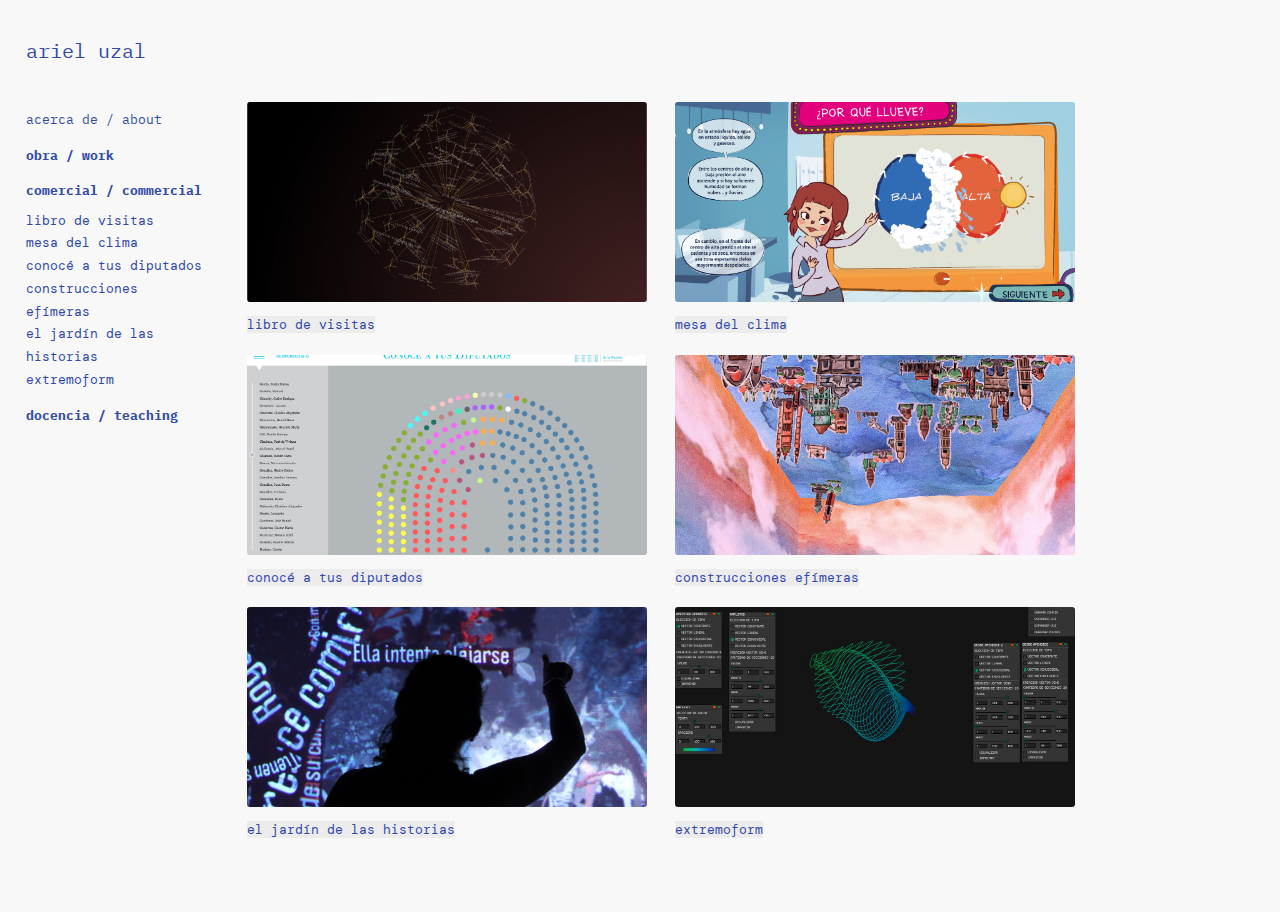
==== index.html @ 19a25118 "first commit - test" ====
<!DOCTYPE html>
<html lang="en-us">

  <head>
  <link href="http://gmpg.org/xfn/11" rel="profile">
  <meta http-equiv="X-UA-Compatible" content="IE=edge">
  <meta http-equiv="content-type" content="text/html; charset=utf-8">

  <!-- Enable responsiveness on mobile devices-->
  <meta name="viewport" content="width=device-width, initial-scale=1.0, maximum-scale=1">

  <title>
    
      acerca de / about &middot; ariel uzal
    
  </title>

  <!-- CSS -->
  <link rel="stylesheet" href="public/css/poole.css">
  <link rel="stylesheet" href="public/css/syntax.css">
  <link rel="stylesheet" href="public/css/blackdoc.css">
  <link rel="preconnect" href="https://fonts.gstatic.com">
  <link href="https://fonts.googleapis.com/css2?family=Cutive+Mono&family=DM+Mono:wght@300;400&family=IBM+Plex+Mono:wght@100;200;300;400&family=JetBrains+Mono:wght@100;200&display=swap" rel="stylesheet">
  <!-- Icons -->
  <link rel="apple-touch-icon-precomposed" sizes="144x144" href="public/apple-touch-icon-144-precomposed.png">
  <link rel="shortcut icon" href="public/favicon2.png">

  <!-- RSS -->
  <link rel="alternate" type="application/rss+xml" title="RSS" href="/atom.xml">

  <script async src="https://www.googletagmanager.com/gtag/js?id=G-TJMGCSY8T1"></script>
  <script>
  window.dataLayer = window.dataLayer || [];
  function gtag(){dataLayer.push(arguments);}
  gtag('js', new Date());

  gtag('config', 'G-TJMGCSY8T1');
</script>
</head>


  <body >

    <div class="sidebar">
  <div class="container sidebar-sticky">
    <div class="sidebar-about">
      <h2>

          ariel uzal

      </h2>
      <p class="lead"></p>
    </div>

    <nav class="sidebar-nav">
    <br>

      <h4><a class="sidebar-nav-item" href="https://auzal.net">acerca de / about</a></h4>


      <h4><a class="sidebar-nav-item" href="https://auzal.net"><b>obra / work</b></a></h4>


      <h4><a class="sidebar-nav-item" href="index.html"><b>comercial / commercial</b></a></h4>        
      
      



          
            
              
              
              
              
              
              
              
              
              
              
              
              
              
              
                
              <a class="sidebar-nav-item" href="libro_de_visitas.html">libro de visitas</a>
                
              
              
              
              
              
                
              <a class="sidebar-nav-item" href="mesa_del_clima.html">mesa del clima</a>
                
              
              
              
              
              
                
              <a class="sidebar-nav-item" href="conoce_a_tus_diputados.html">conocé a tus diputados</a>
                
              
              
              
              
              
                
              <a class="sidebar-nav-item" href="construcciones_efimeras.html">construcciones efímeras</a>
                
              
              
              
              
              
                
              <a class="sidebar-nav-item" href="el_jardin_de_las_historias.html">el jardín de las historias</a>
                
              
              
              
              
              
                
              <a class="sidebar-nav-item" href="extremoform.html">extremoform</a>
                
              
              
              


              <h4><a class="sidebar-nav-item" href="https://teaching.auzal.net"><b>docencia / teaching</b></a></h4>

  <!--    
      
        
          
        
      
        
      
        
          
            <a class="sidebar-nav-item" href="conoce_a_tus_diputados.html">conocé a tus diputados</a>
          
        
      
        
          
            <a class="sidebar-nav-item" href="construcciones_efimeras.html">construcciones efímeras</a>
          
        
      
        
          
            <a class="sidebar-nav-item" href="el_jardin_de_las_historias.html">el jardín de las historias</a>
          
        
      
        
          
            <a class="sidebar-nav-item" href="extremoform.html">extremoform</a>
          
        
      
        
          
        
      
        
          
            <a class="sidebar-nav-item" href="libro_de_visitas.html">libro de visitas</a>
          
        
      
        
          
            <a class="sidebar-nav-item" href="mesa_del_clima.html">mesa del clima</a>
          
        
      
        
       -->


    </nav>


  </div>
</div>


    <div class="content container">
      <div class="thumb-page">



  
  
  
  
  
  
  
  
  
  
  
  
  
  
    
    <div class="project-thumb">
    <a href="libro_de_visitas.html"><img src="public/images/libro_de_visitas_01.jpg" /></a>
    <a href="libro_de_visitas.html">libro de visitas</a>
    </div>
    
  
  
  
  
  
    
    <div class="project-thumb">
    <a href="mesa_del_clima.html"><img src="public/images/mesa_del_clima_01.png" /></a>
    <a href="mesa_del_clima.html">mesa del clima</a>
    </div>
    
  
  
  
  
  
    
    <div class="project-thumb">
    <a href="conoce_a_tus_diputados.html"><img src="public/images/diptuados_02.jpg" /></a>
    <a href="conoce_a_tus_diputados.html">conocé a tus diputados</a>
    </div>
    
  
  
  
  
  
    
    <div class="project-thumb">
    <a href="construcciones_efimeras.html"><img src="public/images/construcciones_01.png" /></a>
    <a href="construcciones_efimeras.html">construcciones efímeras</a>
    </div>
    
  
  
  
  
  
    
    <div class="project-thumb">
    <a href="el_jardin_de_las_historias.html"><img src="public/images/jardin_02.jpg" /></a>
    <a href="el_jardin_de_las_historias.html">el jardín de las historias</a>
    </div>
    
  
  
  
  
  
    
    <div class="project-thumb">
    <a href="extremoform.html"><img src="public/images/extremoform_02.jpg" /></a>
    <a href="extremoform.html">extremoform</a>
    </div>
    
  
  
  

    

  </div>
  
    </div>

  </body>
</html>
---- public/css/poole.css ----
/*
 *                        ___
 *                       /\_ \
 *  _____     ___     ___\//\ \      __
 * /\ '__`\  / __`\  / __`\\ \ \   /'__`\
 * \ \ \_\ \/\ \_\ \/\ \_\ \\_\ \_/\  __/
 *  \ \ ,__/\ \____/\ \____//\____\ \____\
 *   \ \ \/  \/___/  \/___/ \/____/\/____/
 *    \ \_\
 *     \/_/
 *
 * Designed, built, and released under MIT license by @mdo. Learn more at
 * https://github.com/poole/poole.
 */


/*
 * Contents
 *
 * Body resets
 * Custom type
 * Messages
 * Container
 * Masthead
 * Posts and pages
 * Pagination
 * Reverse layout
 * Themes
 */


/*
 * Body resets
 *
 * Update the foundational and global aspects of the page.
 */

* {
  -webkit-box-sizing: border-box;
     -moz-box-sizing: border-box;
          box-sizing: border-box;
}

html,
body {
  margin: 0;
  padding: 0;
}

html {
  font-family: "Helvetica Neue", Helvetica, Arial, sans-serif;
  font-size: 16px;
  line-height: 1.5;
}
@media (min-width: 38em) {
  html {
    font-size: 20px;
  }
}

body {
  color: #515151;
  background-color: #fff;
  -webkit-text-size-adjust: 100%;
      -ms-text-size-adjust: 100%;
}

/* No `:visited` state is required by default (browsers will use `a`) */
a {
  color: #268bd2;
  text-decoration: none;
}
a strong {
  color: inherit;
}
/* `:focus` is linked to `:hover` for basic accessibility */
a:hover,
a:focus {
  text-decoration: underline;
}

/* Headings */
h1, h2, h3, h4, h5, h6 {
  margin-bottom: .5rem;
  font-weight: bold;
  line-height: 1.25;
  color: #313131;
  text-rendering: optimizeLegibility;
}
h1 {
  font-size: 2rem;
}
h2 {
  margin-top: 1rem;
  font-size: 1.5rem;
}
h3 {
  margin-top: 1.5rem;
  font-size: 1.25rem;
}
h4, h5, h6 {
  margin-top: 1rem;
  font-size: 1rem;
}

/* Body text */
p {
  margin-top: 0;
  margin-bottom: 1rem;
}

strong {
  color: #303030;
}


/* Lists */
ul, ol, dl {
  margin-top: 0;
  margin-bottom: 1rem;
}

dt {
  font-weight: bold;
}
dd {
  margin-bottom: .5rem;
}

/* Misc */
hr {
  position: relative;
  margin: 1.5rem 0;
  border: 0;
  border-top: 1px solid #eee;
  border-bottom: 1px solid #fff;
}

abbr {
  font-size: 85%;
  font-weight: bold;
  color: #555;
  text-transform: uppercase;
}
abbr[title] {
  cursor: help;
  border-bottom: 1px dotted #e5e5e5;
}

/* Code */
code,
pre {
  font-family: Menlo, Monaco, "Courier New", monospace;
}
code {
  padding: .25em .5em;
  font-size: 85%;
  color: #bf616a;
  background-color: #f9f9f9;
  border-radius: 3px;
}
pre {
  display: block;
  margin-top: 0;
  margin-bottom: 1rem;
  padding: 1rem;
  font-size: .8rem;
  line-height: 1.4;
  white-space: pre;
  white-space: pre-wrap;
  word-break: break-all;
  word-wrap: break-word;
  background-color: #f9f9f9;
}
pre code {
  padding: 0;
  font-size: 100%;
  color: inherit;
  background-color: transparent;
  overflow: auto;
}

/* Pygments via Jekyll */
.highlight {
  margin-bottom: 1rem;
  border-radius: 4px;
}
.highlight pre {
  margin-bottom: 0;
}

/* Gist via GitHub Pages */
.gist .gist-file {
  font-family: Menlo, Monaco, "Courier New", monospace !important;
}
.gist .markdown-body {
  padding: 15px;
}
.gist pre {
  padding: 0;
  background-color: transparent;
}
.gist .gist-file .gist-data {
  font-size: .8rem !important;
  line-height: 1.4;
}
.gist code {
  padding: 0;
  color: inherit;
  background-color: transparent;
  border-radius: 0;
}

/* Quotes */
blockquote {
  padding: .5rem 1rem;
  margin: .8rem 0;
  color: #7a7a7a;
  border-left: .25rem solid #e5e5e5;
}
blockquote p:last-child {
  margin-bottom: 0;
}
@media (min-width: 30em) {
  blockquote {
    padding-right: 5rem;
    padding-left: 1.25rem;
  }
}

img {
  display: block;
  max-width: 100%;
  margin: 0 0 1rem;
  border-radius: 3px;
}

/* Tables */
table {
  margin-bottom: 1rem;
  width: 100%;
  border: 1px solid #e5e5e5;
  border-collapse: collapse;
}
td,
th {
  padding: .25rem .5rem;
  border: 1px solid #e5e5e5;
}
tbody tr:nth-child(odd) td,
tbody tr:nth-child(odd) th {
  background-color: #f9f9f9;
}


/*
 * Custom type
 *
 * Extend paragraphs with `.lead` for larger introductory text.
 */

.lead {
  font-size: 1.25rem;
  font-weight: 300;
}


/*
 * Messages
 *
 * Show alert messages to users. You may add it to single elements like a `<p>`,
 * or to a parent if there are multiple elements to show.
 */

.message {
  margin-bottom: 1rem;
  padding: 1rem;
  color: #717171;
  background-color: #f9f9f9;
}


/*
 * Container
 *
 * Center the page content.
 */

.container {
  max-width: 38rem;
  padding-left:  1rem;
  padding-right: 1rem;
  margin-left:  auto;
  margin-right: auto;
}


/*
 * Masthead
 *
 * Super small header above the content for site name and short description.
 */

.masthead {
  padding-top:    1rem;
  padding-bottom: 1rem;
  margin-bottom: 3rem;
}
.masthead-title {
  margin-top: 0;
  margin-bottom: 0;
  color: #505050;
}
.masthead-title a {
  color: #505050;
}
.masthead-title small {
  font-size: 75%;
  font-weight: 400;
  color: #c0c0c0;
  letter-spacing: 0;
}


/*
 * Posts and pages
 *
 * Each post is wrapped in `.post` and is used on default and post layouts. Each
 * page is wrapped in `.page` and is only used on the page layout.
 */

.page,
.post {
  margin-bottom: 4em;
}

/* Blog post or page title */
.page-title,
.post-title,
.post-title a {
  color: #303030;
}
.page-title,
.post-title {
  margin-top: 0;
}

/* Meta data line below post title */
.post-date {
  display: block;
  margin-top: -.5rem;
  margin-bottom: 1rem;
  color: #9a9a9a;
}

/* Related posts */
.related {
  padding-top: 2rem;
  padding-bottom: 2rem;
  border-top: 1px solid #eee;
}
.related-posts {
  padding-left: 0;
  list-style: none;
}
.related-posts h3 {
  margin-top: 0;
}
.related-posts li small {
  font-size: 75%;
  color: #999;
}
.related-posts li a:hover {
  color: #268bd2;
  text-decoration: none;
}
.related-posts li a:hover small {
  color: inherit;
}


/*
 * Pagination
 *
 * Super lightweight (HTML-wise) blog pagination. `span`s are provide for when
 * there are no more previous or next posts to show.
 */

.pagination {
  overflow: hidden; /* clearfix */
  margin-left: -1rem;
  margin-right: -1rem;
  font-family: "PT Sans", Helvetica, Arial, sans-serif;
  color: #ccc;
  text-align: center;
}

/* Pagination items can be `span`s or `a`s */
.pagination-item {
  display: block;
  padding: 1rem;
  border: 1px solid #eee;
}
.pagination-item:first-child {
  margin-bottom: -1px;
}

/* Only provide a hover state for linked pagination items */
a.pagination-item:hover {
  background-color: #f5f5f5;
}

@media (min-width: 30em) {
  .pagination {
    margin: 3rem 0;
  }
  .pagination-item {
    float: left;
    width: 50%;
  }
  .pagination-item:first-child {
    margin-bottom: 0;
    border-top-left-radius:    4px;
    border-bottom-left-radius: 4px;
  }
  .pagination-item:last-child {
    margin-left: -1px;
    border-top-right-radius:    4px;
    border-bottom-right-radius: 4px;
  }
}
---- public/css/syntax.css ----
.highlight .hll { background-color: #ffc; }
.highlight .c { color: #999; } /* Comment */
.highlight .err { color: #a00; background-color: #faa } /* Error */
.highlight .k { color: #069; } /* Keyword */
.highlight .o { color: #999 } /* Operator */
.highlight .cm { color: #09f; font-style: italic } /* Comment.Multiline */
.highlight .cp { color: #099 } /* Comment.Preproc */
.highlight .c1 { color: slategray; } /* Comment.Single */
.highlight .cs { color: #999; } /* Comment.Special */
.highlight .gd { background-color: #fcc; border: 1px solid #c00 } /* Generic.Deleted */
.highlight .ge { font-style: italic } /* Generic.Emph */
.highlight .gr { color: #f00 } /* Generic.Error */
.highlight .gh { color: #030; } /* Generic.Heading */
.highlight .gi { background-color: #cfc; border: 1px solid #0c0 } /* Generic.Inserted */
.highlight .go { color: #aaa } /* Generic.Output */
.highlight .gp { color: #009; } /* Generic.Prompt */
.highlight .gs { } /* Generic.Strong */
.highlight .gu { color: #030; } /* Generic.Subheading */
.highlight .gt { color: #9c6 } /* Generic.Traceback */
.highlight .kc { color: #069; } /* Keyword.Constant */
.highlight .kd { color: #069; } /* Keyword.Declaration */
.highlight .kn { color: #069; } /* Keyword.Namespace */
.highlight .kp { color: #069 } /* Keyword.Pseudo */
.highlight .kr { color: #069; } /* Keyword.Reserved */
.highlight .kt { color: #078; } /* Keyword.Type */
.highlight .m { color: #f60 } /* Literal.Number */
.highlight .s { color: #d44950 } /* Literal.String */
.highlight .na { color: #4f9fcf } /* Name.Attribute */
.highlight .nb { color: #366 } /* Name.Builtin */
.highlight .nc { color: #0a8; } /* Name.Class */
.highlight .no { color: #360 } /* Name.Constant */
.highlight .nd { color: #99f } /* Name.Decorator */
.highlight .ni { color: #999; } /* Name.Entity */
.highlight .ne { color: #c00; } /* Name.Exception */
.highlight .nf { color: #c0f } /* Name.Function */
.highlight .nl { color: #99f } /* Name.Label */
.highlight .nx { color: #ccc } /* Javascript label */
.highlight .nn { color: #0cf; } /* Name.Namespace */
.highlight .nt { color: #2f6f9f; } /* Name.Tag */
.highlight .nv { color: #066 } /* Name.Variable */
.highlight .ow { color: #000; } /* Operator.Word */
.highlight .w { color: #bbb } /* Text.Whitespace */
.highlight .mf { color: #f60 } /* Literal.Number.Float */
.highlight .mh { color: #f60 } /* Literal.Number.Hex */
.highlight .mi { color: #f60 } /* Literal.Number.Integer */
.highlight .mo { color: #f60 } /* Literal.Number.Oct */
.highlight .sb { color: #c30 } /* Literal.String.Backtick */
.highlight .sc { color: #c30 } /* Literal.String.Char */
.highlight .sd { color: #c30; font-style: italic } /* Literal.String.Doc */
.highlight .s2 { color: #c30 } /* Literal.String.Double */
.highlight .se { color: #c30; } /* Literal.String.Escape */
.highlight .sh { color: #c30 } /* Literal.String.Heredoc */
.highlight .si { color: #a00 } /* Literal.String.Interpol */
.highlight .sx { color: #c30 } /* Literal.String.Other */
.highlight .sr { color: #3aa } /* Literal.String.Regex */
.highlight .s1 { color: #c30 } /* Literal.String.Single */
.highlight .ss { color: #fc3 } /* Literal.String.Symbol */
.highlight .bp { color: #366 } /* Name.Builtin.Pseudo */
.highlight .vc { color: #033 } /* Name.Variable.Class */
.highlight .vg { color: #033 } /* Name.Variable.Global */
.highlight .vi { color: #9E5BBC } /* Name.Variable.Instance */
.highlight .il { color: #f60 } /* Literal.Number.Integer.Long */

.css .o,
.css .o + .nt,
.css .nt + .nt { color: #999; }
---- public/css/blackdoc.css ----
/*
______ _            _   ______
| ___ \ |          | |  |  _  \
| |_/ / | __ _  ___| | _| | | |___   ___
| ___ \ |/ _` |/ __| |/ / | | / _ \ / __|
| |_/ / | (_| | (__|   <| |/ / (_) | (__
\____/|_|\__,_|\___|_|\_\___/ \___/ \___|

*
* Designed, built, and released under MIT license by @karloespiritu.
*/

/*
* Contents
*
* Global resets
* Sidebar
* Container
* Reverse layout
* Themes
* Scrollbar
*/

/*
* Global resets
*
* Update the foundational and global aspects of the page.
*/

html {
  font-family: 'DM Mono', monospace;
}

body {
  color: #3149ad;
  background-color: #f8f8f8;
}

h1,
h2,
h3,
h4,
h5,
h6 {
  font-family: 'IBM Plex Mono', monospace;
  font-weight: 400;
  color: #3149ad;
}

h4{
  font-weight: bold;
}

h6{
  font-size: 11px;
  color: #3149ad;
}

h1 a,
h2 a,
h3 a,
h4 a,
h5 a,
h6 a {
  font-family: 'IBM Plex Mono', monospace;
  color: #3149ad;
  font-weight: 400;
  font-kerning: auto;
  font-feature-settings: "kern", "liga", "dlig", "hlig", "cswh";
  font-synthesis: weight style;
}

a {
  color: #3149ad;
  background-color: #ececec;
  
  transition: color ease 0.3s;
}

a:hover {
  color: #3149ad;
  text-decoration: none;
  background-color: #e3e7f5;

}

a:visited {
  text-decoration: none;

}


.btn {
  display: inline-block;
  padding: .25rem 1rem;
  font-family: "PT Sans", sans-serif;
  color: #ebcb8b;
  border: .1rem solid #32343c;
  border-radius: .1rem;
}

.btn:hover,
.btn:focus {
  color: #26282d;
  background-color: #ebcb8b;
  border-color: #ebcb8b;
}

strong,
b {
  color: #3149ad;
}
/* Code */

code {
  color: #993030;
  white-space: pre-wrap;
  background-color: #222;
}

pre {
  background-color: #222;
}

pre {
  white-space: pre;
  overflow: auto !important;
}

hr {
  display: block;
  height: 1px;
  border: 0;
  border-top: rgba(235, 242, 246, 0.29) 1px solid;
  margin: 1.2em 0;
  padding: 0;
}

blockquote {
  color: #666;
  border-left: .25rem solid #333;
}

td,
th {
  padding: .25rem .5rem;
  border: 1px solid #333;
}

tbody tr:nth-child(odd) td,
tbody tr:nth-child(odd) th {
  background-color: #222;
}

/* Pagination items can be `span`s or `a`s */
.pagination-item {
  border: 1px solid #444;
}

@media (min-width: 48em) {
  html {
    font-size: 13px;
  }
}
@media (min-width: 58em) {
  html {
    font-size: 13px;
  }
}

/*
* Messages
*
* Show alert messages to users. You may add it to single elements like a `<p>`,
* or to a parent if there are multiple elements to show.
*/

.message {
  color: #bbb;
  background-color: #333;
}

/* Gist */
.gist-data {
  background-color: #222 !important;
  border-bottom: 1px solid #333 !important;
}
.gist .markdown-body {
  color: #999 !important;
}

.gist .markdown-body pre {
  background-color: #111 !important;
}

.gist-file {
  border: 1px solid #333 !important;
}

.gist-meta {
  background-color: #222 !important;
}
/*
* Sidebar
*
* Flexible banner for housing site name, intro, and "footer" content. Starts
* out above content in mobile and later moves to the side with wider viewports.
*/

.sidebar {
  text-align: center;
  padding: 2rem 1rem;
  color: rgba(255, 255, 255, .5);
  background-color: #f8f8f8;
  overflow: auto;
}
@media (min-width: 48em) {
  .sidebar {
    position: fixed;
    top: 0;
    left: 0;
    bottom: 0;
    width: 18rem;
    text-align: left;
  }
}

/* Sidebar links */
.sidebar a {
  color: #3149ad;
  background-color: transparent;
}


/* About section */
.sidebar-about h1 {
  color: #caad00;
  margin-top: 0;
  font-family: 'Noto Serif', serif;
  font-size: 2.25rem;
}

/* Sidebar nav */
.sidebar-nav {
  margin-bottom: 1rem;
}
.sidebar-nav-item {
  display: block;
  line-height: 1.75;
}
a.sidebar-nav-item:hover,
a.sidebar-nav-item:focus {
  /*  text-decoration: underline; */
  text-decoration: none;
  background-color: #e3e7f5;
}

a.sidebar-nav-item:visited {
  /*  text-decoration: underline; */
  text-decoration: none;
  color: #3149ad;
}


.sidebar-nav-item.active {
  /*font-weight: bold;*/
  background-color: #ececec;
  /*  color: #F00;*/
}

/* Sticky sidebar
*
* Add the `sidebar-sticky` class to the sidebar's container to affix it the
* contents to the bottom of the sidebar in tablets and up.
*/

@media (min-width: 48em) {
  .sidebar-sticky {
    /*    position: absolute;*/
    right: 1rem;
    bottom: 1rem;
    left: 1rem;
  }
}

/* Container
*
* Align the contents of the site above the proper threshold with some margin-fu
* with a 25%-wide `.sidebar`.
*/

.content {
  padding-top: 4rem;
  padding-bottom: 4rem;
}

@media (min-width: 48em) {
  .content {
    max-width: 95%;
    margin-left: 18rem;
    margin-right: 0rem;
  }
}

@media (min-width: 64em) {
  .content {
    margin-left: 18rem;
    margin-right: 0rem;
  }
}

/*
* Posts and pages
*
* Each post is wrapped in `.post` and is used on default and post layouts. Each
* page is wrapped in `.page` and is only used on the page layout.
*/

/* Blog post or page title */
.page-title,
.post-title,
.post-title a {
  color: #caad00;
}

.page{
  text-align: justify;
  max-width: 670px;
  margin-top: 50px;
}

.process-title,
.process-title,
.post-title a {
  color: #caad00;
}

.process{
  text-align: justify;
  max-width: 600px;
  margin-top: 50px;
}

.process video{
  max-width: 600px;
}



/*
* Reverse layout
*
* Flip the orientation of the page by placing the `.sidebar` on the right.
*/

@media (min-width: 48em) {
  .layout-reverse .sidebar {
    left: auto;
    right: 0;
  }
  .layout-reverse .content {
    margin-left: 2rem;
    margin-right: 20rem;
  }
}

@media (min-width: 64em) {
  .layout-reverse .content {
    margin-left: 4rem;
    margin-right: 22rem;
  }
}

/*
* Themes
*
* BlackDoc includes optional themes to color the sidebar and links
* within blog posts. To use, add the class of your choosing to the `body`.
*/

/* Base16 (http://chriskempson.github.io/base16/#default) */

/* Red */
.theme-base-08 .sidebar {
  background-color: #ac4142;
}
.theme-base-08 .content a,
.theme-base-08 .related-posts li a:hover {
  color: #ac4142;
}

/* Orange */
.theme-base-09 .sidebar {
  background-color: #d28445;
}
.theme-base-09 .content a,
.theme-base-09 .related-posts li a:hover {
  color: #d28445;
}

/* Yellow */
.theme-base-0a .sidebar {
  background-color: #f4bf75;
}
.theme-base-0a .content a,
.theme-base-0a .related-posts li a:hover {
  color: #f4bf75;
}

/* Green */
.theme-base-0b .sidebar {
  background-color: #90a959;
}
.theme-base-0b .content a,
.theme-base-0b .related-posts li a:hover {
  color: #90a959;
}

/* Cyan */
.theme-base-0c .sidebar {
  background-color: #75b5aa;
}
.theme-base-0c .content a,
.theme-base-0c .related-posts li a:hover {
  color: #75b5aa;
}

/* Blue */
.theme-base-0d .sidebar {
  background-color: #6a9fb5;
}
.theme-base-0d .content a,
.theme-base-0d .related-posts li a:hover {
  color: #6a9fb5;
}

/* Magenta */
.theme-base-0e .sidebar {
  background-color: #aa759f;
}
.theme-base-0e .content a,
.theme-base-0e .related-posts li a:hover {
  color: #aa759f;
}

/* Brown */
.theme-base-0f .sidebar {
  background-color: #8f5536;
}
.theme-base-0f .content a,
.theme-base-0f .related-posts li a:hover {
  color: #8f5536;
}

/* Thin Scrollbar */
::-webkit-scrollbar {
  width: 8px;
}
::-webkit-scrollbar-button {
  width: 8px;
  height: 5px;
}
::-webkit-scrollbar-track {
  background: #333;
  border: thin solid #111;
  /*box-shadow: 0px 0px 3px #111 inset;*/
  border-radius: 10px;
}
::-webkit-scrollbar-thumb {
  background: #222;
  border: thin solid #222;
  border-radius: 10px;
}
::-webkit-scrollbar-thumb:hover {
  background: #7d7d7d;
}

iframe{
  border-radius: 3px !important;
}


.thumb-page{
  max-width: 900px;

  margin-top: 50px;
}

.project-thumb{
  margin-bottom: 20px;
  margin-right: 20px;
  margin-left: none;
  max-width: 400px;
  display: inline-table;
}

.project-thumb img{
  width: 400px;
  max-height: 200px;
  object-fit: cover;
}
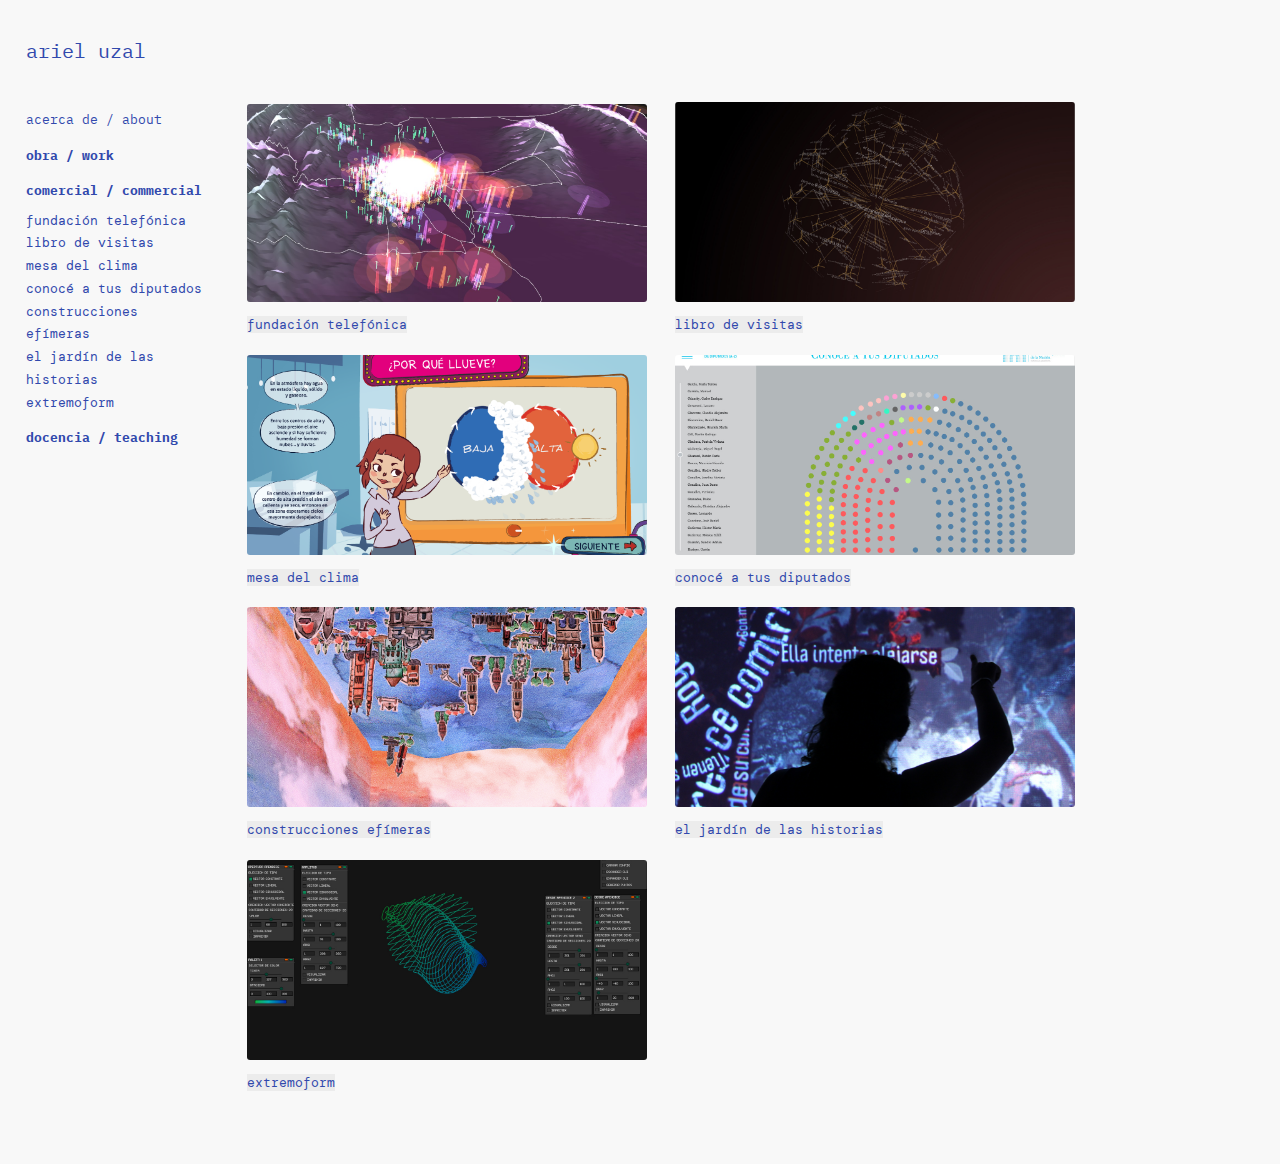
==== commit 0ec269f4: "new works added" ====
--- a/index.html
+++ b/index.html
@@ -11,7 +11,7 @@
 
   <title>
     
-      acerca de / about &middot; ariel uzal
+      commercial &middot; ariel uzal
     
   </title>
 
@@ -55,7 +55,7 @@
     <nav class="sidebar-nav">
     <br>
 
-      <h4><a class="sidebar-nav-item" href="https://auzal.net">acerca de / about</a></h4>
+      <h4><a class="sidebar-nav-item" href="https://auzal.net/about.html">acerca de / about</a></h4>
 
 
       <h4><a class="sidebar-nav-item" href="https://auzal.net"><b>obra / work</b></a></h4>
@@ -79,6 +79,14 @@
               
               
               
+                
+              <a class="sidebar-nav-item" href="fundacion_telefonica.html">fundación telefónica</a>
+                
+              
+              
+              
+              
+              
               
               
               
@@ -162,6 +170,12 @@
         
           
             <a class="sidebar-nav-item" href="extremoform.html">extremoform</a>
+          
+        
+      
+        
+          
+            <a class="sidebar-nav-item" href="fundacion_telefonica.html">fundación telefónica</a>
           
         
       
@@ -207,6 +221,17 @@
   
   
   
+    
+    <div class="project-thumb">
+    <a href="fundacion_telefonica.html"><img src="public/images/telefonica/telefonos_02.jpg" /></a>
+    <a href="fundacion_telefonica.html">fundación telefónica</a>
+    </div>
+    
+  
+  
+  
+  
+  
   
   
   
--- a/public/css/blackdoc.css
+++ b/public/css/blackdoc.css
@@ -345,6 +345,11 @@
   max-width: 600px;
 }
 
+.page video{
+
+  max-width: 670px;
+}
+
 
 
 /*
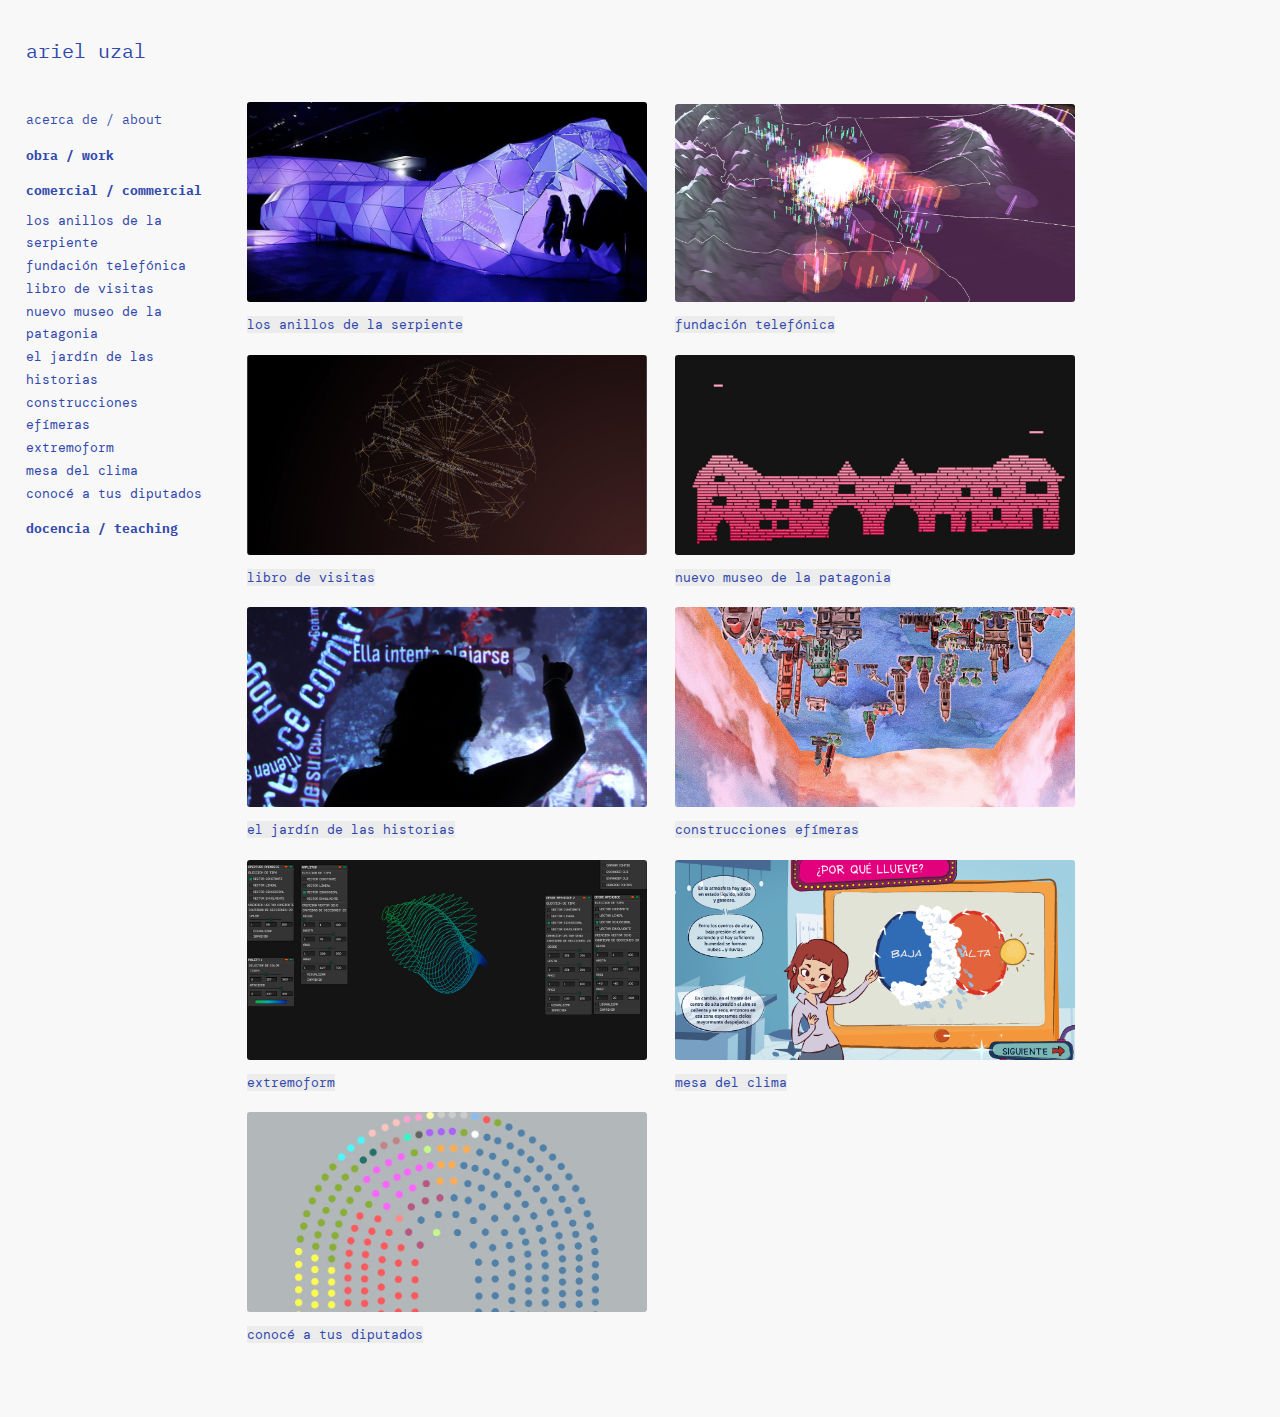
==== commit 78f57a23: "added new projects" ====
--- a/index.html
+++ b/index.html
@@ -79,6 +79,18 @@
               
               
               
+              
+              
+              
+              
+                
+              <a class="sidebar-nav-item" href="serpiente.html">los anillos de la serpiente</a>
+                
+              
+              
+              
+              
+              
                 
               <a class="sidebar-nav-item" href="fundacion_telefonica.html">fundación telefónica</a>
                 
@@ -87,10 +99,6 @@
               
               
               
-              
-              
-              
-              
                 
               <a class="sidebar-nav-item" href="libro_de_visitas.html">libro de visitas</a>
                 
@@ -100,6 +108,38 @@
               
               
                 
+              <a class="sidebar-nav-item" href="museo_patagonia.html">nuevo museo de la patagonia</a>
+                
+              
+              
+              
+              
+              
+                
+              <a class="sidebar-nav-item" href="el_jardin_de_las_historias.html">el jardín de las historias</a>
+                
+              
+              
+              
+              
+              
+                
+              <a class="sidebar-nav-item" href="construcciones_efimeras.html">construcciones efímeras</a>
+                
+              
+              
+              
+              
+              
+                
+              <a class="sidebar-nav-item" href="extremoform.html">extremoform</a>
+                
+              
+              
+              
+              
+              
+                
               <a class="sidebar-nav-item" href="mesa_del_clima.html">mesa del clima</a>
                 
               
@@ -113,30 +153,6 @@
               
               
               
-              
-              
-                
-              <a class="sidebar-nav-item" href="construcciones_efimeras.html">construcciones efímeras</a>
-                
-              
-              
-              
-              
-              
-                
-              <a class="sidebar-nav-item" href="el_jardin_de_las_historias.html">el jardín de las historias</a>
-                
-              
-              
-              
-              
-              
-                
-              <a class="sidebar-nav-item" href="extremoform.html">extremoform</a>
-                
-              
-              
-              
 
 
               <h4><a class="sidebar-nav-item" href="https://teaching.auzal.net"><b>docencia / teaching</b></a></h4>
@@ -192,6 +208,18 @@
         
           
             <a class="sidebar-nav-item" href="mesa_del_clima.html">mesa del clima</a>
+          
+        
+      
+        
+          
+            <a class="sidebar-nav-item" href="museo_patagonia.html">nuevo museo de la patagonia</a>
+          
+        
+      
+        
+          
+            <a class="sidebar-nav-item" href="serpiente.html">los anillos de la serpiente</a>
           
         
       
@@ -221,6 +249,21 @@
   
   
   
+  
+  
+  
+  
+    
+    <div class="project-thumb">
+    <a href="serpiente.html"><img src="public/images/serpiente/serpiente_01.jpg" /></a>
+    <a href="serpiente.html">los anillos de la serpiente</a>
+    </div>
+    
+  
+  
+  
+  
+  
     
     <div class="project-thumb">
     <a href="fundacion_telefonica.html"><img src="public/images/telefonica/telefonos_02.jpg" /></a>
@@ -232,10 +275,6 @@
   
   
   
-  
-  
-  
-  
     
     <div class="project-thumb">
     <a href="libro_de_visitas.html"><img src="public/images/libro_de_visitas_01.jpg" /></a>
@@ -249,6 +288,50 @@
   
     
     <div class="project-thumb">
+    <a href="museo_patagonia.html"><img src="public/images/museopatagonia/museo_04.jpg" /></a>
+    <a href="museo_patagonia.html">nuevo museo de la patagonia</a>
+    </div>
+    
+  
+  
+  
+  
+  
+    
+    <div class="project-thumb">
+    <a href="el_jardin_de_las_historias.html"><img src="public/images/jardin_02.jpg" /></a>
+    <a href="el_jardin_de_las_historias.html">el jardín de las historias</a>
+    </div>
+    
+  
+  
+  
+  
+  
+    
+    <div class="project-thumb">
+    <a href="construcciones_efimeras.html"><img src="public/images/construcciones_01.png" /></a>
+    <a href="construcciones_efimeras.html">construcciones efímeras</a>
+    </div>
+    
+  
+  
+  
+  
+  
+    
+    <div class="project-thumb">
+    <a href="extremoform.html"><img src="public/images/extremoform_02.jpg" /></a>
+    <a href="extremoform.html">extremoform</a>
+    </div>
+    
+  
+  
+  
+  
+  
+    
+    <div class="project-thumb">
     <a href="mesa_del_clima.html"><img src="public/images/mesa_del_clima_01.png" /></a>
     <a href="mesa_del_clima.html">mesa del clima</a>
     </div>
@@ -260,41 +343,8 @@
   
     
     <div class="project-thumb">
-    <a href="conoce_a_tus_diputados.html"><img src="public/images/diptuados_02.jpg" /></a>
+    <a href="conoce_a_tus_diputados.html"><img src="public/images/diputados_thumb.jpg" /></a>
     <a href="conoce_a_tus_diputados.html">conocé a tus diputados</a>
-    </div>
-    
-  
-  
-  
-  
-  
-    
-    <div class="project-thumb">
-    <a href="construcciones_efimeras.html"><img src="public/images/construcciones_01.png" /></a>
-    <a href="construcciones_efimeras.html">construcciones efímeras</a>
-    </div>
-    
-  
-  
-  
-  
-  
-    
-    <div class="project-thumb">
-    <a href="el_jardin_de_las_historias.html"><img src="public/images/jardin_02.jpg" /></a>
-    <a href="el_jardin_de_las_historias.html">el jardín de las historias</a>
-    </div>
-    
-  
-  
-  
-  
-  
-    
-    <div class="project-thumb">
-    <a href="extremoform.html"><img src="public/images/extremoform_02.jpg" /></a>
-    <a href="extremoform.html">extremoform</a>
     </div>
     
   
--- a/public/css/blackdoc.css
+++ b/public/css/blackdoc.css
@@ -347,7 +347,12 @@
 
 .page video{
 
-  max-width: 670px;
+  
+  display: block;
+  max-width: 100%;
+  margin: 0 0 1rem;
+  border-radius: 3px;
+
 }
 
 
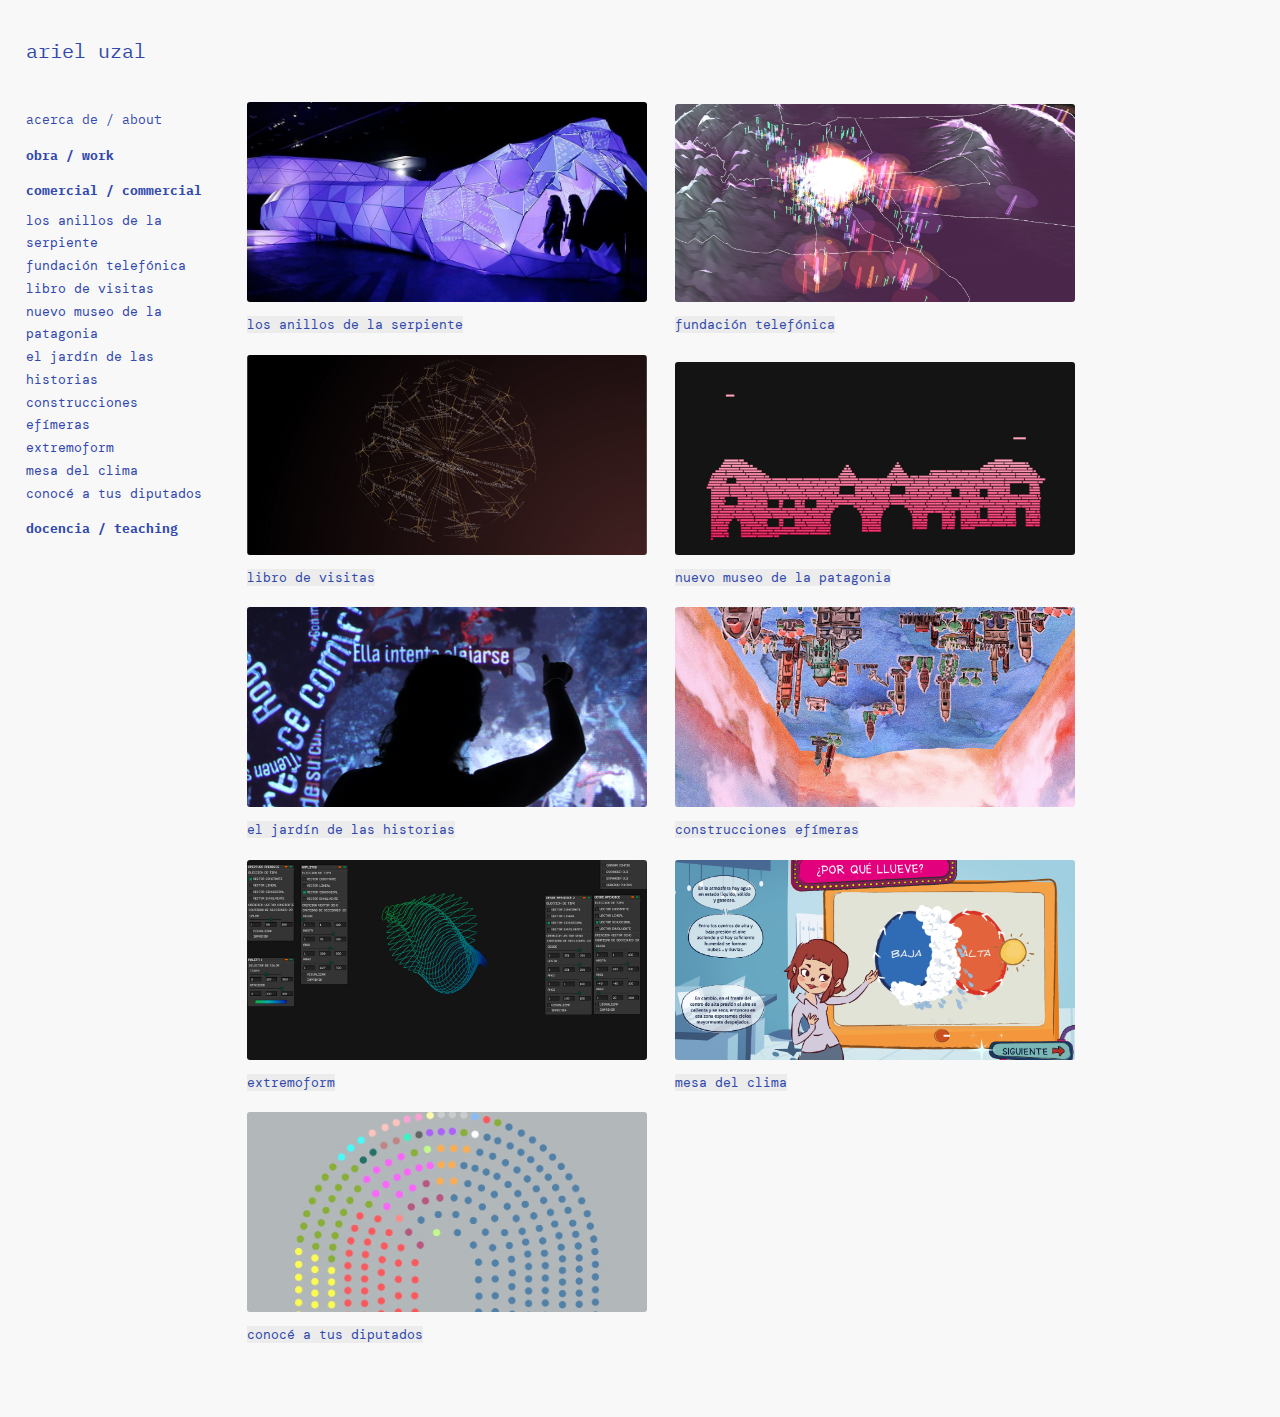
==== commit 198a60f3: "fixed css links" ====
--- a/index.html
+++ b/index.html
@@ -16,9 +16,9 @@
   </title>
 
   <!-- CSS -->
-  <link rel="stylesheet" href="public/css/poole.css">
-  <link rel="stylesheet" href="public/css/syntax.css">
-  <link rel="stylesheet" href="public/css/blackdoc.css">
+  <link rel="stylesheet" href="/public/css/poole.css">
+  <link rel="stylesheet" href="/public/css/syntax.css">
+  <link rel="stylesheet" href="/public/css/blackdoc.css">
   <link rel="preconnect" href="https://fonts.gstatic.com">
   <link href="https://fonts.googleapis.com/css2?family=Cutive+Mono&family=DM+Mono:wght@300;400&family=IBM+Plex+Mono:wght@100;200;300;400&family=JetBrains+Mono:wght@100;200&display=swap" rel="stylesheet">
   <!-- Icons -->
--- a/public/css/poole.css
+++ b/public/css/poole.css
@@ -429,3 +429,25 @@
     border-bottom-right-radius: 4px;
   }
 }
+
+.error404{
+  display: block;
+  text-align: center;
+  margin: 0;
+  position: absolute;
+  top: 50%;
+  left: 50%;
+  -ms-transform: translate(-50%, -50%);
+  transform: translate(-50%, -50%);
+  
+ }
+
+ .error404 img{
+  display: block;
+  max-width: 300px;
+  margin-left: auto;
+  margin-right: auto;
+  margin-top: 30px;
+  margin-bottom: 30px;
+  
+ }
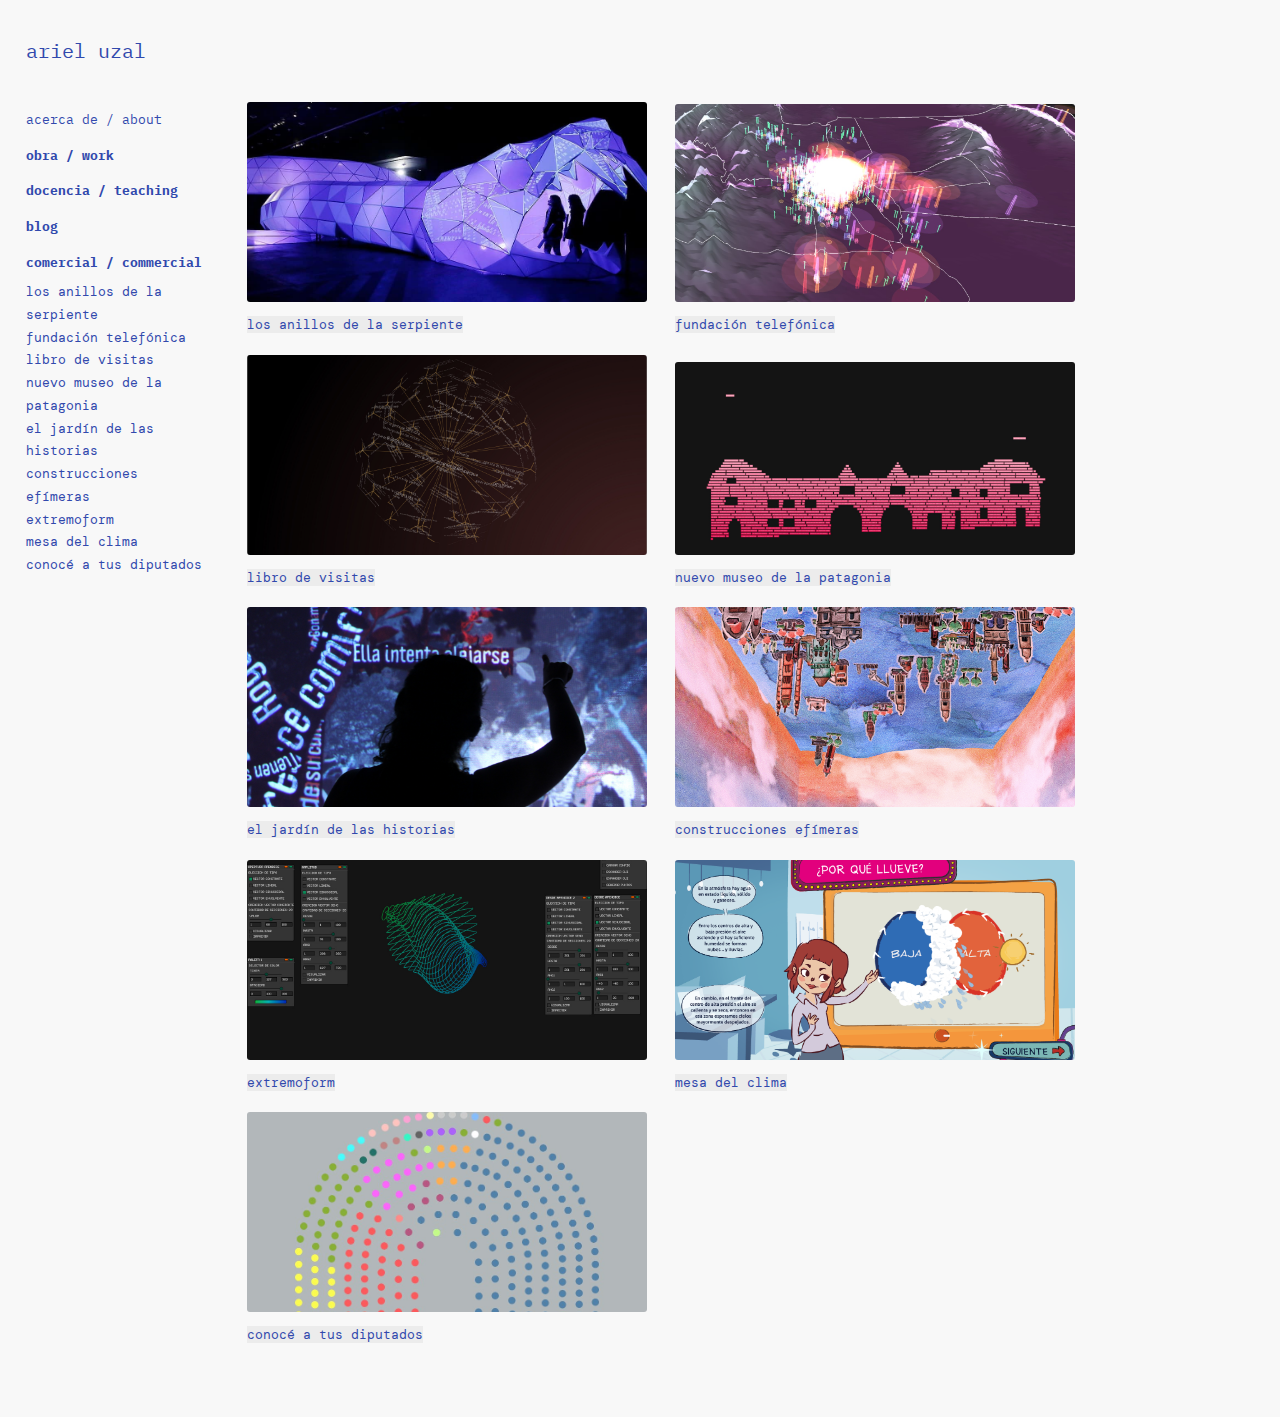
==== commit 8850eb7a: "added blog link" ====
--- a/index.html
+++ b/index.html
@@ -60,6 +60,11 @@
 
       <h4><a class="sidebar-nav-item" href="https://auzal.net"><b>obra / work</b></a></h4>
 
+      
+      <h4><a class="sidebar-nav-item" href="https://teaching.auzal.net"><b>docencia / teaching</b></a></h4>
+
+      <h4><a class="sidebar-nav-item" href="https://auzal.net/blog"><b>blog</b></a></h4>
+
 
       <h4><a class="sidebar-nav-item" href="index.html"><b>comercial / commercial</b></a></h4>        
       
@@ -155,7 +160,6 @@
               
 
 
-              <h4><a class="sidebar-nav-item" href="https://teaching.auzal.net"><b>docencia / teaching</b></a></h4>
 
   <!--    
       
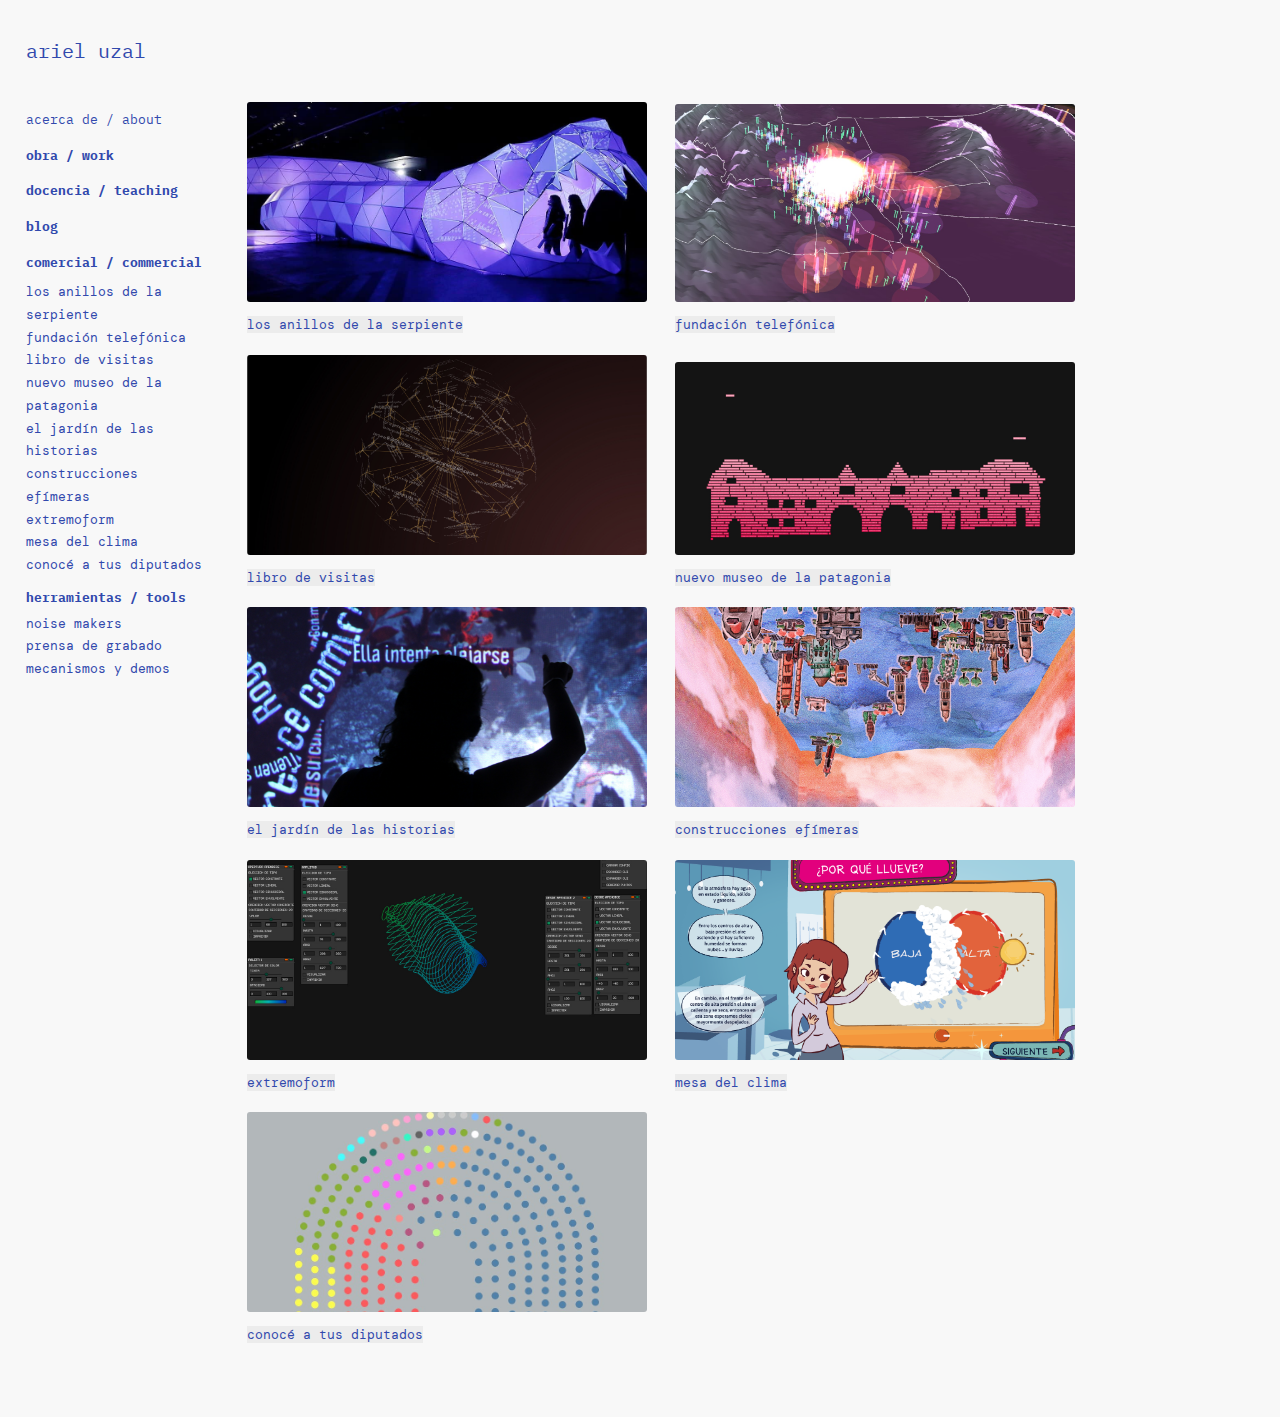
==== commit 3216e850: "added tools" ====
--- a/index.html
+++ b/index.html
@@ -63,6 +63,7 @@
       
       <h4><a class="sidebar-nav-item" href="https://teaching.auzal.net"><b>docencia / teaching</b></a></h4>
 
+      
       <h4><a class="sidebar-nav-item" href="https://auzal.net/blog"><b>blog</b></a></h4>
 
 
@@ -159,7 +160,11 @@
               
               
 
-
+              
+      <h4><b>herramientas / tools</b></h4>
+      <a class="sidebar-nav-item" href="https://github.com/auzal/noise_makers/" target="_blank">noise makers</a>
+      <a class="sidebar-nav-item" href="https://github.com/auzal/simple-etching-press" target="_blank">prensa de grabado </a>
+      <a class="sidebar-nav-item" href="https://github.com/UCLAdmaFABLAB/fusion-files-and-projects/tree/main?tab=readme-ov-file#dma-fab-lab-fusion-360-files-and-projects" target="_blank">mecanismos y demos</a>
 
   <!--    
       
